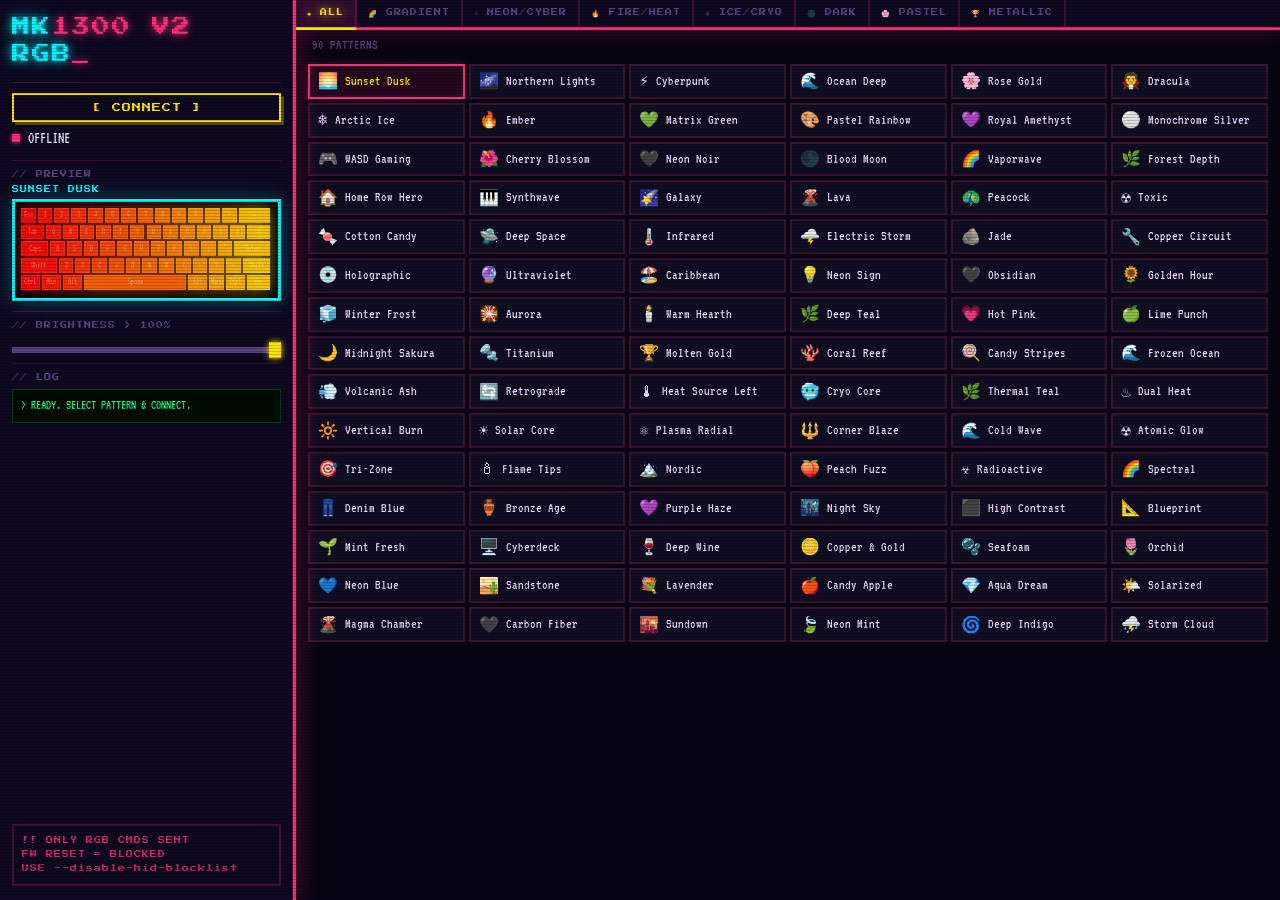
==== index.html @ d44be6e1 "Update title and sidebar text for MK1300 V2" ====
<!DOCTYPE html>
<html lang="en">
<head>
  <meta charset="UTF-8">
  <meta name="viewport" content="width=device-width, initial-scale=1.0">
  <title>MK1300V2 — Custom RGB</title>
  <link rel="preconnect" href="https://fonts.googleapis.com">
  <link href="https://fonts.googleapis.com/css2?family=Press+Start+2P&family=VT323&display=swap" rel="stylesheet">
  <link rel="stylesheet" href="style.css">
</head>
<body>
  <div class="scanlines"></div>
  <div class="layout">

    <!-- ── SIDEBAR ── -->
    <div class="sidebar">
      <div class="pixel-title">MK<span>1300 V2</span><br>RGB<span class="blink">_</span></div>

      <div class="s-section">
        <button id="connect-btn" class="pixel-btn">[ CONNECT ]</button>
        <div class="status-row">
          <span id="status-dot" class="dot dot-off"></span>
          <span id="status-text" class="vt">OFFLINE</span>
        </div>
        <div id="device-info" class="vt dim" style="font-size:13px;margin-top:4px"></div>
      </div>

      <div class="s-section">
        <div class="pixel-label">// PREVIEW</div>
        <div class="pixel-label accent" id="pattern-name" style="margin-bottom:6px;font-size:7px">SUNSET DUSK</div>
        <div class="crt-frame">
          <div id="keyboard" class="keyboard"></div>
          <div class="crt-overlay"></div>
        </div>
      </div>

      <div class="s-section">
        <div class="pixel-label">// BRIGHTNESS &gt; <span id="brightness-val" class="accent">100</span>%</div>
        <input type="range" id="brightness-slider" class="pixel-slider" min="10" max="100" value="100">
      </div>

      <div class="s-section" style="flex:1">
        <div class="pixel-label">// LOG</div>
        <div id="log-panel" class="log-panel"></div>
      </div>

      <div class="pixel-warn">
        !! ONLY RGB CMDS SENT<br>
        FW RESET = BLOCKED<br>
        USE --disable-hid-blocklist
      </div>
      <div class="resize-handle" id="resize-handle"></div>
    </div>

    <!-- ── MAIN ── -->
    <div class="main">
      <div class="cat-strip" id="cat-strip">
        <!-- built by JS -->
      </div>
      <div class="pattern-count vt" id="pattern-count"></div>
      <div id="patterns-grid" class="effects-grid"></div>
    </div>

  </div>
  <script type="module" src="app.js"></script>
</body>
</html>
---- style.css ----
@import url('https://fonts.googleapis.com/css2?family=Press+Start+2P&family=VT323&display=swap');

/* ── Tokens ── */
:root {
  --bg:     #060412;
  --bg2:    #0e0820;
  --panel:  #110d22;
  --pink:   #ff2d78;
  --cyan:   #00f5ff;
  --yellow: #ffe100;
  --green:  #00ff88;
  --purple: #b24bff;
  --text:   #e8d8ff;
  --dim:    #5a4480;
  --border: #ff2d78;
  --sw:     296px;
}

/* ── Reset ── */
*, *::before, *::after { box-sizing: border-box; margin: 0; padding: 0; }
html, body { height: 100%; overflow: hidden; }

body {
  font-family: 'Press Start 2P', monospace;
  background: var(--bg);
  color: var(--text);
  image-rendering: pixelated;
}

.vt { font-family: 'VT323', monospace; }

/* ── Scanlines ── */
.scanlines {
  position: fixed; inset: 0; z-index: 999; pointer-events: none;
  background: repeating-linear-gradient(
    0deg,
    transparent, transparent 2px,
    rgba(0,0,0,0.18) 2px, rgba(0,0,0,0.18) 3px
  );
}

/* ── Layout ── */
.layout {
  display: flex;
  height: 100vh;
  overflow: hidden;
}

/* ── Sidebar ── */
.sidebar {
  width: var(--sw);
  min-width: 200px;
  max-width: 520px;
  position: relative;
  background: var(--bg2);
  border-right: 3px solid var(--pink);
  box-shadow: 4px 0 24px rgba(255,45,120,0.25);
  display: flex;
  flex-direction: column;
  gap: 0;
  overflow-y: auto;
  overflow-x: hidden;
  padding: 14px 12px;
  flex-shrink: 0;
}

/* Drag-to-resize handle */
.resize-handle {
  position: absolute;
  right: -5px;
  top: 0; bottom: 0;
  width: 10px;
  cursor: ew-resize;
  z-index: 200;
  background: transparent;
  transition: background 0.1s;
}
.resize-handle::after {
  content: '';
  position: absolute;
  left: 4px; top: 0; bottom: 0;
  width: 2px;
  background: rgba(255,45,120,0.3);
  transition: background 0.1s, box-shadow 0.1s;
}
.resize-handle:hover::after,
.resize-handle.dragging::after {
  background: var(--pink);
  box-shadow: 0 0 8px var(--pink);
}

.pixel-title {
  font-size: 18px;
  line-height: 1.5;
  color: var(--cyan);
  text-shadow: 0 0 10px var(--cyan), 0 0 30px rgba(0,245,255,0.3);
  margin-bottom: 14px;
  letter-spacing: 2px;
}
.pixel-title span { color: var(--pink); text-shadow: 0 0 10px var(--pink); }

@keyframes blink { 0%,49%{opacity:1} 50%,100%{opacity:0} }
.blink { animation: blink 1s step-end infinite; color: var(--green); }

.s-section {
  border-top: 1px solid rgba(255,45,120,0.2);
  padding: 10px 0;
}

.pixel-label {
  font-size: 7px;
  color: var(--dim);
  margin-bottom: 8px;
  letter-spacing: 1px;
}
.pixel-label.accent { color: var(--cyan); }

/* ── Pixel button ── */
.pixel-btn {
  font-family: 'Press Start 2P', monospace;
  font-size: 9px;
  color: var(--yellow);
  background: transparent;
  border: 2px solid var(--yellow);
  padding: 8px 10px;
  cursor: pointer;
  width: 100%;
  letter-spacing: 1px;
  transition: none;
  box-shadow: 3px 3px 0 rgba(255,225,0,0.3);
}
.pixel-btn:hover {
  background: rgba(255,225,0,0.1);
  box-shadow: 4px 4px 0 rgba(255,225,0,0.5), 0 0 12px rgba(255,225,0,0.3);
}
.pixel-btn:active { transform: translate(2px, 2px); box-shadow: 1px 1px 0 rgba(255,225,0,0.3); }
.pixel-btn:disabled { opacity: 0.4; cursor: not-allowed; }

/* ── Status ── */
.status-row { display: flex; align-items: center; gap: 8px; margin-top: 8px; }
.dot { width: 8px; height: 8px; border-radius: 0; flex-shrink: 0; }
.dot-off  { background: var(--pink); box-shadow: 0 0 4px var(--pink); }
.dot-on   { background: var(--green); box-shadow: 0 0 8px var(--green), 0 0 16px rgba(0,255,136,0.4); }
.dim { color: var(--dim); }

/* ── CRT frame around keyboard ── */
.crt-frame {
  position: relative;
  border: 3px solid var(--cyan);
  padding: 6px;
  background: #000;
  overflow: hidden;
  box-shadow: 0 0 0 1px #000, 0 0 20px rgba(0,245,255,0.3), inset 0 0 12px rgba(0,0,0,0.8);
}
.crt-overlay {
  position: absolute; inset: 0; pointer-events: none; z-index: 5;
  background: repeating-linear-gradient(
    0deg, transparent, transparent 3px,
    rgba(0,245,255,0.03) 3px, rgba(0,245,255,0.03) 4px
  );
  border-radius: 0;
}

/* ── Keyboard ── */
.keyboard {
  position: relative;
  background: #050505;
}
.key {
  position: absolute;
  display: flex; align-items: center; justify-content: center;
  font-family: 'VT323', monospace;
  font-size: 8px;
  color: rgba(255,255,255,0.4);
  border: 1px solid rgba(255,255,255,0.1);
  background: #111;
  transition: background-color 0.08s, box-shadow 0.08s;
  user-select: none;
  overflow: hidden;
}

/* ── Brightness slider ── */
.pixel-slider {
  -webkit-appearance: none;
  width: 100%;
  height: 6px;
  background: var(--dim);
  outline: none;
  cursor: pointer;
  border-radius: 0;
}
.pixel-slider::-webkit-slider-thumb {
  -webkit-appearance: none;
  width: 12px; height: 16px;
  border-radius: 0;
  background: var(--yellow);
  cursor: pointer;
  box-shadow: 0 0 6px var(--yellow);
}

/* ── Log ── */
.log-panel {
  font-family: 'VT323', monospace;
  font-size: 13px;
  color: var(--green);
  background: #020a04;
  border: 1px solid rgba(0,255,136,0.2);
  padding: 6px 8px;
  max-height: 120px;
  overflow-y: auto;
  line-height: 1.6;
}

/* ── Warning ── */
.pixel-warn {
  font-size: 7px;
  color: var(--pink);
  border: 2px solid rgba(255,45,120,0.3);
  padding: 8px;
  line-height: 2;
  margin-top: 8px;
  letter-spacing: 1px;
  opacity: 0.8;
}

/* ── Main panel ── */
.main {
  flex: 1;
  overflow-y: auto;
  background: var(--bg);
  padding: 0 0 40px;
}

/* ── Category strip ── */
.cat-strip {
  display: flex;
  flex-wrap: wrap;
  gap: 0;
  border-bottom: 3px solid var(--pink);
  background: var(--bg2);
  padding: 0;
  position: sticky;
  top: 0;
  z-index: 50;
  box-shadow: 0 4px 20px rgba(255,45,120,0.2);
}

.cat-tab {
  font-family: 'Press Start 2P', monospace;
  font-size: 7px;
  padding: 9px 11px;
  border: none;
  border-right: 2px solid rgba(255,45,120,0.2);
  background: var(--bg2);
  color: var(--dim);
  cursor: pointer;
  letter-spacing: 1px;
  transition: none;
  white-space: nowrap;
}
.cat-tab:hover { background: rgba(255,45,120,0.08); color: var(--pink); }
.cat-tab.active {
  background: rgba(255,45,120,0.15);
  color: var(--yellow);
  border-bottom: 3px solid var(--yellow);
  text-shadow: 0 0 8px var(--yellow);
  margin-bottom: -3px;
}

/* ── Pattern count ── */
.pattern-count {
  font-size: 14px;
  color: var(--dim);
  padding: 8px 16px 4px;
}

/* ── Effects grid ── */
.effects-grid {
  display: grid;
  grid-template-columns: repeat(auto-fill, minmax(145px, 1fr));
  gap: 4px;
  padding: 8px 12px;
}

.effect-card {
  font-family: 'VT323', monospace;
  font-size: 15px;
  padding: 7px 8px;
  border: 2px solid rgba(255,45,120,0.18);
  background: var(--panel);
  color: var(--text);
  cursor: pointer;
  display: flex;
  align-items: center;
  gap: 7px;
  user-select: none;
  transition: none;
}
.effect-card:hover {
  border-color: var(--cyan);
  color: var(--cyan);
  background: rgba(0,245,255,0.06);
  box-shadow: inset 0 0 8px rgba(0,245,255,0.05), 0 0 8px rgba(0,245,255,0.15);
}
.effect-card.active {
  border-color: var(--pink);
  color: var(--yellow);
  background: rgba(255,45,120,0.12);
  box-shadow: inset 0 0 8px rgba(255,45,120,0.08), 0 0 10px rgba(255,45,120,0.25);
}

.effect-icon { font-size: 16px; flex-shrink: 0; line-height: 1; }
.effect-name { font-size: 14px; line-height: 1.2; overflow: hidden; text-overflow: ellipsis; white-space: nowrap; }

/* ── Scrollbars ── */
::-webkit-scrollbar { width: 5px; background: var(--bg2); }
::-webkit-scrollbar-thumb { background: var(--pink); }
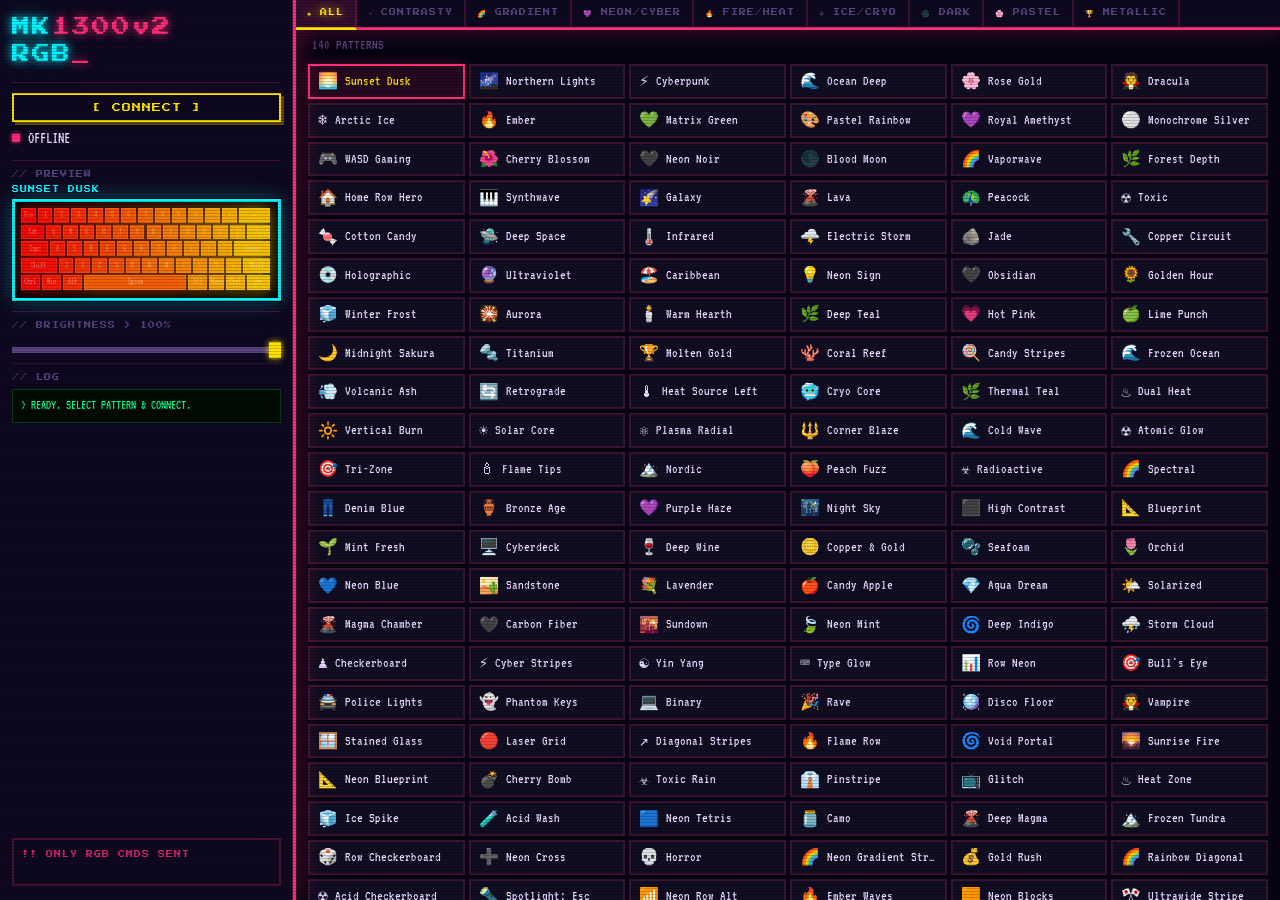
==== commit db40b22d: "Add files via upload" ====
--- a/index.html
+++ b/index.html
@@ -1,20 +1,22 @@
 <!DOCTYPE html>
 <html lang="en">
+
 <head>
   <meta charset="UTF-8">
   <meta name="viewport" content="width=device-width, initial-scale=1.0">
-  <title>MK1300V2 — Custom RGB</title>
+  <title>MK1300 V2 — Custom RGB</title>
   <link rel="preconnect" href="https://fonts.googleapis.com">
   <link href="https://fonts.googleapis.com/css2?family=Press+Start+2P&family=VT323&display=swap" rel="stylesheet">
   <link rel="stylesheet" href="style.css">
 </head>
+
 <body>
   <div class="scanlines"></div>
   <div class="layout">
 
     <!-- ── SIDEBAR ── -->
     <div class="sidebar">
-      <div class="pixel-title">MK<span>1300 V2</span><br>RGB<span class="blink">_</span></div>
+      <div class="pixel-title">MK<span>1300v2</span><br>RGB<span class="blink">_</span></div>
 
       <div class="s-section">
         <button id="connect-btn" class="pixel-btn">[ CONNECT ]</button>
@@ -46,8 +48,8 @@
 
       <div class="pixel-warn">
         !! ONLY RGB CMDS SENT<br>
-        FW RESET = BLOCKED<br>
-        USE --disable-hid-blocklist
+        <br>
+
       </div>
       <div class="resize-handle" id="resize-handle"></div>
     </div>
@@ -64,4 +66,5 @@
   </div>
   <script type="module" src="app.js"></script>
 </body>
-</html>
+
+</html>
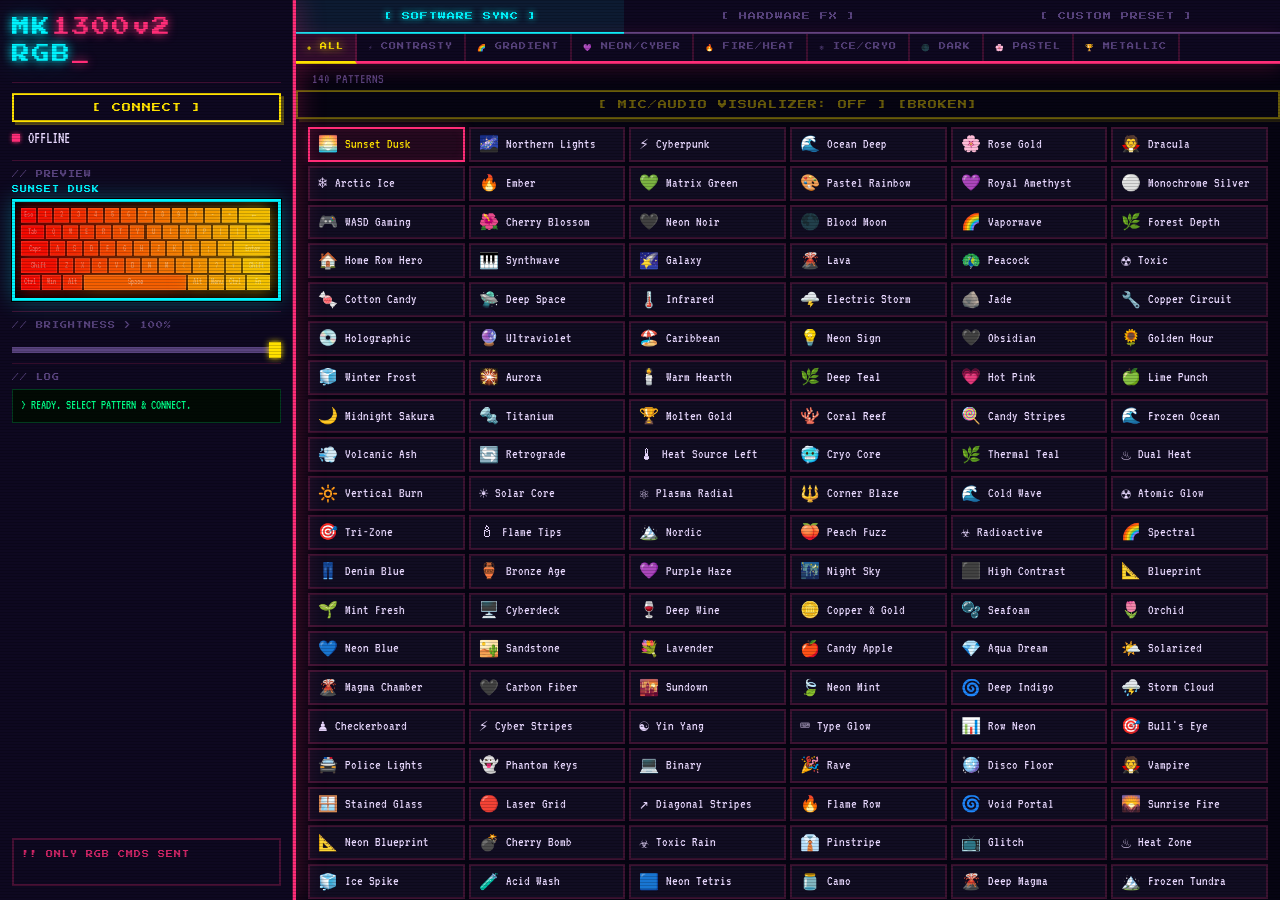
==== commit d2ccb2d6: "Add files via upload" ====
--- a/index.html
+++ b/index.html
@@ -56,14 +56,148 @@
 
     <!-- ── MAIN ── -->
     <div class="main">
-      <div class="cat-strip" id="cat-strip">
-        <!-- built by JS -->
-      </div>
-      <div class="pattern-count vt" id="pattern-count"></div>
-      <div id="patterns-grid" class="effects-grid"></div>
+      <div class="pixel-tabs">
+        <button id="tab-software" class="pixel-tab active">[ SOFTWARE SYNC ]</button>
+        <button id="tab-hardware" class="pixel-tab">[ HARDWARE FX ]</button>
+        <button id="tab-custom" class="pixel-tab">[ CUSTOM PRESET ]</button>
+      </div>
+
+      <div id="software-panel" class="panel active">
+        <div class="cat-strip" id="cat-strip">
+          <!-- built by JS -->
+        </div>
+        <div class="pattern-count vt" id="pattern-count"></div>
+        <button id="audio-viz-btn" class="pixel-btn disabled-btn" disabled>
+          [ MIC/AUDIO VISUALIZER: OFF ] [BROKEN]
+        </button>
+        <div id="patterns-grid" class="effects-grid"></div>
+      </div>
+
+      <div id="hardware-panel" class="panel" style="display:none">
+        <div class="hw-controls">
+          <div class="hw-group">
+            <div class="pixel-label">// EFFECT MODE</div>
+            <select id="hw-mode" class="pixel-select">
+              <option value="0">0: Light Off</option>
+              <option value="1">1: Static</option>
+              <option value="2">2: Breath</option>
+              <option value="3">3: Swing</option>
+              <option value="4">4: Spin</option>
+              <option value="5">5: Stream</option>
+              <option value="6">6: Bloom</option>
+              <option value="7">7: UDWawe</option>
+              <option value="8">8: Cross</option>
+              <option value="9">9: Rain</option>
+              <option value="10">10: Meteor</option>
+              <option value="11">11: TrigSpread</option>
+              <option value="12">12: TrigSpreadReverse</option>
+              <option value="13">13: TrigSingle</option>
+              <option value="14">14: Soduko</option>
+              <option value="15">15: Tide</option>
+              <option value="16">16: UserLight</option>
+
+            </select>
+          </div>
+
+          <div class="hw-group">
+            <div class="pixel-label">// SPEED [SOME EFFECTS MIGHT BREAK AT SPEED=4] &gt; <span id="hw-speed-val"
+                class="accent">2</span></div>
+            <input type="range" id="hw-speed" class="pixel-slider" min="0" max="4" value="2">
+          </div>
+
+          <div class="hw-group">
+            <div class="pixel-label">// BRIGHTNESS &gt; <span id="hw-bright-val" class="accent">4</span></div>
+            <input type="range" id="hw-bright" class="pixel-slider" min="0" max="4" value="4">
+          </div>
+
+          <div class="hw-group">
+            <div class="pixel-label" style="margin-bottom:8px">// HW COLOR</div>
+            <div style="display:flex; gap:10px; align-items:center;">
+              <input type="color" id="hw-color-picker" class="custom-color-input" value="#ff2d78">
+              <div class="custom-swatches" id="hw-swatches">
+                <button class="swatch" data-color="multi"
+                  style="background:linear-gradient(135deg, #f00, #ff0, #0f0, #0ff, #00f, #f0f);"
+                  title="Multi/Rainbow"></button>
+                <button class="swatch" data-color="#ff0000" style="background:#ff0000" title="Red"></button>
+                <button class="swatch" data-color="#00ff00" style="background:#00ff00" title="Green"></button>
+                <button class="swatch" data-color="#0000ff" style="background:#0000ff" title="Blue"></button>
+                <button class="swatch" data-color="#00ffff" style="background:#00ffff" title="Cyan"></button>
+                <button class="swatch" data-color="#ff00ff" style="background:#ff00ff" title="Magenta"></button>
+                <button class="swatch" data-color="#ffff00" style="background:#ffff00" title="Yellow"></button>
+                <button class="swatch" data-color="#ffffff" style="background:#ffffff" title="White"></button>
+              </div>
+            </div>
+          </div>
+        </div>
+      </div>
+
+      <!-- ── CUSTOM PRESET PANEL ── -->
+      <div id="custom-panel" class="panel" style="display:none">
+        <div class="custom-toolbar">
+          <div class="custom-toolbar-left">
+            <div class="custom-color-group">
+              <div class="pixel-label" style="margin-bottom:4px">// PAINT COLOR</div>
+              <input type="color" id="custom-color-picker" class="custom-color-input" value="#ff2d78">
+              <div class="custom-swatches" id="custom-swatches">
+                <button class="swatch" data-color="#ff0000" style="background:#ff0000" title="Red"></button>
+                <button class="swatch" data-color="#00ff00" style="background:#00ff00" title="Green"></button>
+                <button class="swatch" data-color="#0000ff" style="background:#0000ff" title="Blue"></button>
+                <button class="swatch" data-color="#00ffff" style="background:#00ffff" title="Cyan"></button>
+                <button class="swatch" data-color="#ff00ff" style="background:#ff00ff" title="Magenta"></button>
+                <button class="swatch" data-color="#ffff00" style="background:#ffff00" title="Yellow"></button>
+                <button class="swatch" data-color="#ffffff" style="background:#ffffff" title="White"></button>
+                <button class="swatch" data-color="#ff8800" style="background:#ff8800" title="Orange"></button>
+                <button class="swatch" data-color="#8800ff" style="background:#8800ff" title="Purple"></button>
+                <button class="swatch" data-color="#ff69b4" style="background:#ff69b4" title="Pink"></button>
+                <button class="swatch" data-color="#000000" style="background:#000000;border-color:#555"
+                  title="Off"></button>
+              </div>
+            </div>
+          </div>
+          <div class="custom-toolbar-right">
+            <div class="custom-actions">
+              <button id="custom-fill" class="pixel-btn custom-action-btn" title="Fill all keys">[ FILL ALL ]</button>
+              <button id="custom-clear" class="pixel-btn custom-action-btn" title="Clear all keys">[ CLEAR ]</button>
+              <button id="custom-undo" class="pixel-btn custom-action-btn" title="Undo last change">[ UNDO ]</button>
+            </div>
+            <div class="custom-push-row">
+              <button id="custom-push" class="pixel-btn custom-push-btn">[ PUSH TO KEYBOARD ]</button>
+              <label class="custom-toggle-label">
+                <input type="checkbox" id="custom-autopush" checked>
+                <span class="vt">AUTO-PUSH</span>
+              </label>
+            </div>
+          </div>
+        </div>
+
+        <div class="custom-keyboard-wrap">
+          <div class="pixel-label" style="padding:0 20px;margin-bottom:4px">// CLICK OR DRAG TO PAINT KEYS <span
+              class="accent" id="custom-select-count"></span></div>
+          <div id="custom-keyboard" class="custom-keyboard"></div>
+        </div>
+
+        <!-- ── Profiles ── -->
+        <div class="custom-profiles">
+          <div class="pixel-label" style="margin-bottom:8px">// PROFILES</div>
+          <div class="profile-actions">
+            <input type="text" id="profile-name" class="profile-input" placeholder="Profile name...">
+            <button id="profile-save" class="pixel-btn profile-btn">[ SAVE ]</button>
+            <button id="profile-export" class="pixel-btn profile-btn">[ EXPORT ]</button>
+            <label class="pixel-btn profile-btn profile-import-label">
+              [ IMPORT ]
+              <input type="file" id="profile-import" accept=".json" style="display:none">
+            </label>
+          </div>
+          <div id="profile-list" class="profile-list"></div>
+        </div>
+      </div>
+
     </div>
 
   </div>
+
+
+
   <script type="module" src="app.js"></script>
 </body>
 
--- a/style.css
+++ b/style.css
@@ -315,3 +315,291 @@
 /* ── Scrollbars ── */
 ::-webkit-scrollbar { width: 5px; background: var(--bg2); }
 ::-webkit-scrollbar-thumb { background: var(--pink); }
+
+
+
+/* ── Tabs & Hardware UI ── */
+.pixel-tabs {
+  display: flex;
+  background: var(--bg2);
+  border-bottom: 2px solid var(--dim);
+}
+.pixel-tab {
+  flex: 1;
+  font-family: 'Press Start 2P', monospace;
+  font-size: 8px;
+  padding: 12px 0;
+  border: none;
+  background: transparent;
+  color: var(--dim);
+  cursor: pointer;
+  letter-spacing: 1px;
+}
+.pixel-tab:hover { color: var(--pink); background: rgba(255,45,120,0.1); }
+.pixel-tab.active {
+  color: var(--cyan);
+  background: rgba(0,245,255,0.08);
+  border-bottom: 2px solid var(--cyan);
+  margin-bottom: -2px;
+  text-shadow: 0 0 6px var(--cyan);
+}
+
+.panel {
+  display: none;
+}
+.panel.active {
+  display: block;
+}
+
+.hw-controls {
+  padding: 24px;
+  display: flex;
+  flex-direction: column;
+  gap: 20px;
+}
+.hw-group {
+  border: 2px solid rgba(255,45,120,0.15);
+  background: var(--panel);
+  padding: 16px;
+}
+.pixel-select {
+  font-family: 'VT323', monospace;
+  font-size: 18px;
+  width: 100%;
+  background: var(--bg);
+  color: var(--yellow);
+  border: 1px solid var(--cyan);
+  padding: 8px;
+  cursor: pointer;
+  outline: none;
+}
+.pixel-select:focus { box-shadow: 0 0 8px rgba(0,245,255,0.4); }
+
+/* ── Custom Preset Panel ── */
+.custom-toolbar {
+  display: flex;
+  gap: 16px;
+  padding: 16px 20px;
+  background: var(--bg2);
+  border-bottom: 2px solid rgba(255,45,120,0.2);
+  flex-wrap: wrap;
+}
+.custom-toolbar-left {
+  flex: 0 0 auto;
+}
+.custom-toolbar-right {
+  flex: 1;
+  display: flex;
+  flex-direction: column;
+  gap: 8px;
+  min-width: 200px;
+}
+.custom-color-group {
+  display: flex;
+  flex-direction: column;
+  gap: 4px;
+}
+.custom-color-input {
+  width: 48px;
+  height: 36px;
+  border: 2px solid var(--cyan);
+  background: var(--bg);
+  cursor: pointer;
+  padding: 0;
+  margin-bottom: 6px;
+}
+.custom-color-input::-webkit-color-swatch-wrapper { padding: 2px; }
+.custom-color-input::-webkit-color-swatch { border: none; }
+.custom-swatches {
+  display: flex;
+  flex-wrap: wrap;
+  gap: 4px;
+}
+.swatch {
+  width: 22px;
+  height: 22px;
+  border: 2px solid rgba(255,255,255,0.15);
+  cursor: pointer;
+  transition: transform 0.1s, box-shadow 0.1s;
+  padding: 0;
+}
+.swatch:hover {
+  transform: scale(1.2);
+  box-shadow: 0 0 8px currentColor;
+  border-color: #fff;
+  z-index: 2;
+}
+.swatch.active-swatch {
+  border-color: var(--yellow);
+  box-shadow: 0 0 6px var(--yellow);
+}
+.custom-actions {
+  display: flex;
+  gap: 6px;
+  flex-wrap: wrap;
+}
+.custom-action-btn {
+  font-size: 7px !important;
+  padding: 6px 10px !important;
+  width: auto !important;
+  flex: 0 0 auto;
+}
+.custom-push-row {
+  display: flex;
+  align-items: center;
+  gap: 12px;
+}
+.custom-push-btn {
+  font-size: 8px !important;
+  padding: 8px 14px !important;
+  width: auto !important;
+  border-color: var(--green) !important;
+  color: var(--green) !important;
+  box-shadow: 3px 3px 0 rgba(0,255,136,0.3) !important;
+}
+.custom-push-btn:hover {
+  background: rgba(0,255,136,0.1) !important;
+  box-shadow: 4px 4px 0 rgba(0,255,136,0.5), 0 0 12px rgba(0,255,136,0.3) !important;
+}
+.custom-toggle-label {
+  display: flex;
+  align-items: center;
+  gap: 6px;
+  font-size: 14px;
+  color: var(--dim);
+  cursor: pointer;
+  user-select: none;
+}
+.custom-toggle-label input:checked + span {
+  color: var(--green);
+  text-shadow: 0 0 6px rgba(0,255,136,0.5);
+}
+
+/* ── Custom Keyboard ── */
+.custom-keyboard-wrap {
+  padding: 12px 0;
+}
+.custom-keyboard {
+  position: relative;
+  background: #050505;
+  margin: 0 20px;
+  border: 2px solid rgba(0,245,255,0.3);
+  box-shadow: 0 0 20px rgba(0,245,255,0.1);
+  overflow: hidden;
+}
+.custom-key {
+  position: absolute;
+  display: flex;
+  align-items: center;
+  justify-content: center;
+  font-family: 'VT323', monospace;
+  font-size: 12px;
+  color: rgba(255,255,255,0.5);
+  border: 1px solid rgba(255,255,255,0.12);
+  background: #111;
+  cursor: pointer;
+  transition: background-color 0.06s, border-color 0.1s;
+  user-select: none;
+  overflow: hidden;
+  z-index: 1;
+}
+.custom-key:hover {
+  border-color: rgba(255,255,255,0.4);
+  z-index: 5;
+}
+.custom-key.selected {
+  border-color: var(--yellow) !important;
+  box-shadow: 0 0 8px var(--yellow), inset 0 0 4px rgba(255,225,0,0.15);
+  z-index: 10;
+}
+.custom-key.painting {
+  border-color: var(--cyan) !important;
+}
+
+/* ── Profiles ── */
+.custom-profiles {
+  padding: 16px 20px;
+  border-top: 2px solid rgba(255,45,120,0.2);
+}
+.profile-actions {
+  display: flex;
+  gap: 6px;
+  flex-wrap: wrap;
+  margin-bottom: 10px;
+}
+.profile-input {
+  font-family: 'VT323', monospace;
+  font-size: 16px;
+  background: var(--bg);
+  color: var(--yellow);
+  border: 1px solid var(--cyan);
+  padding: 6px 10px;
+  flex: 1;
+  min-width: 120px;
+  outline: none;
+}
+.profile-input::placeholder { color: var(--dim); }
+.profile-input:focus { box-shadow: 0 0 8px rgba(0,245,255,0.4); }
+.profile-btn {
+  font-size: 7px !important;
+  padding: 6px 10px !important;
+  width: auto !important;
+}
+.profile-import-label {
+  cursor: pointer;
+  display: inline-flex;
+  align-items: center;
+}
+.profile-list {
+  display: flex;
+  flex-direction: column;
+  gap: 4px;
+  max-height: 200px;
+  overflow-y: auto;
+}
+.profile-item {
+  display: flex;
+  align-items: center;
+  gap: 8px;
+  padding: 6px 10px;
+  border: 1px solid rgba(255,45,120,0.15);
+  background: var(--panel);
+  cursor: pointer;
+  transition: border-color 0.1s;
+}
+.profile-item:hover {
+  border-color: var(--cyan);
+  background: rgba(0,245,255,0.05);
+}
+.profile-item-name {
+  font-family: 'VT323', monospace;
+  font-size: 16px;
+  color: var(--text);
+  flex: 1;
+}
+.profile-item-date {
+  font-family: 'VT323', monospace;
+  font-size: 12px;
+  color: var(--dim);
+}
+.profile-item-del {
+  font-family: 'Press Start 2P', monospace;
+  font-size: 7px;
+  color: var(--pink);
+  background: none;
+  border: 1px solid var(--pink);
+  padding: 3px 6px;
+  cursor: pointer;
+}
+.profile-item-del:hover {
+  background: rgba(255,45,120,0.2);
+}
+.profile-item-colors {
+  display: flex;
+  gap: 1px;
+}
+.profile-color-dot {
+  width: 4px;
+  height: 12px;
+}
+
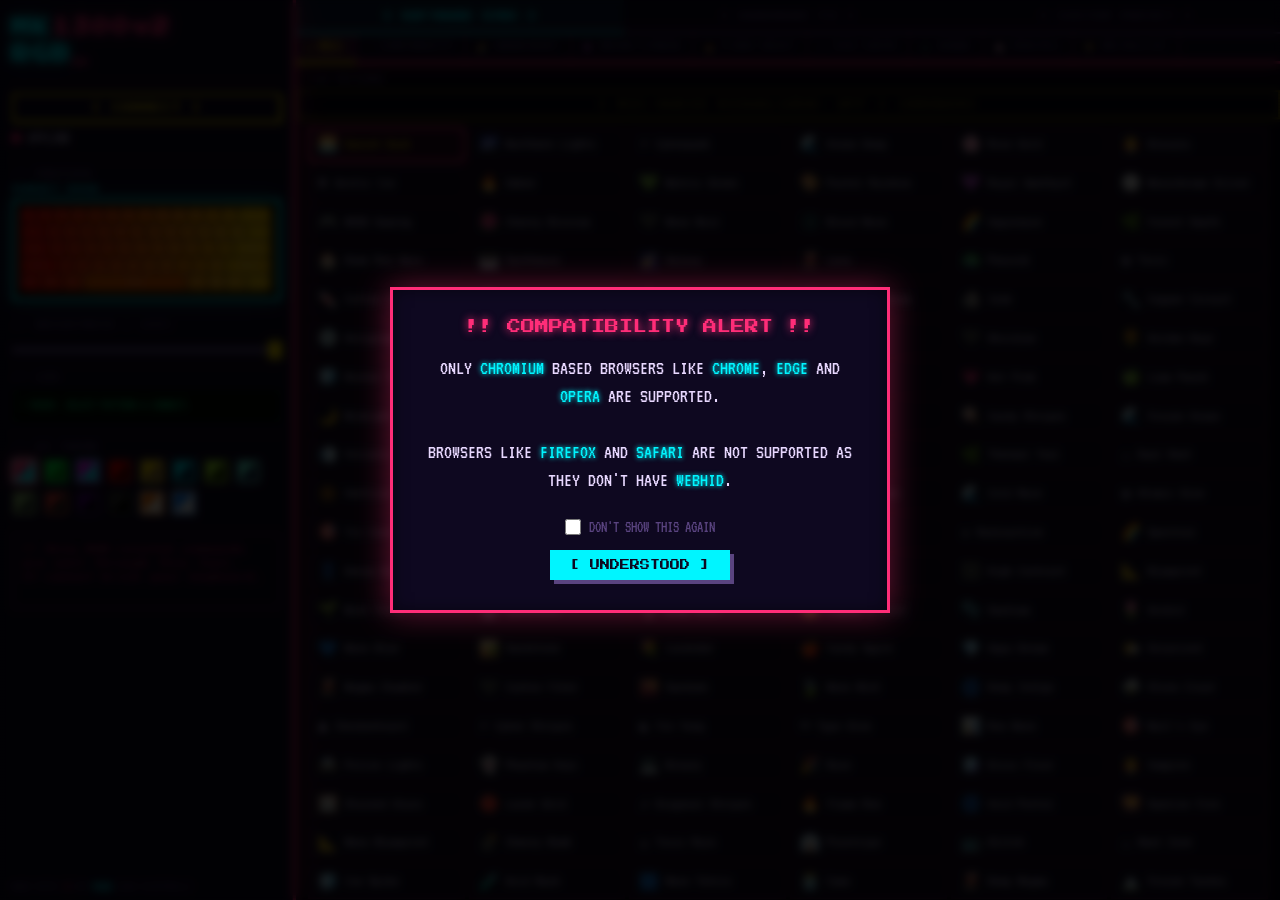
==== commit c5bd3b9e: "Add files via upload" ====
--- a/index.html
+++ b/index.html
@@ -5,6 +5,7 @@
   <meta charset="UTF-8">
   <meta name="viewport" content="width=device-width, initial-scale=1.0">
   <title>MK1300 V2 — Custom RGB</title>
+  <link rel="icon" type="image/icon" href="favicon.png">
   <link rel="preconnect" href="https://fonts.googleapis.com">
   <link href="https://fonts.googleapis.com/css2?family=Press+Start+2P&family=VT323&display=swap" rel="stylesheet">
   <link rel="stylesheet" href="style.css">
@@ -41,13 +42,35 @@
         <input type="range" id="brightness-slider" class="pixel-slider" min="10" max="100" value="100">
       </div>
 
-      <div class="s-section" style="flex:1">
+      <div class="s-section">
         <div class="pixel-label">// LOG</div>
         <div id="log-panel" class="log-panel"></div>
       </div>
 
+      <div class="s-section">
+        <div class="pixel-label">// UI THEME</div>
+        <div class="theme-grid">
+          <div class="theme-swatch active" data-theme="default" style="--c1:#ff2d78;--c2:#00f5ff"
+            title="Cyberpunk (Default)"></div>
+          <div class="theme-swatch" data-theme="matrix" style="--c1:#00ff41;--c2:#008f11" title="Matrix"></div>
+          <div class="theme-swatch" data-theme="synthwave" style="--c1:#f0f;--c2:#0ff" title="Synthwave"></div>
+          <div class="theme-swatch" data-theme="blood" style="--c1:#f00;--c2:#500" title="Blood"></div>
+          <div class="theme-swatch" data-theme="gold" style="--c1:#ffdf00;--c2:#8a6d3b" title="Golden Retro"></div>
+          <div class="theme-swatch" data-theme="abyssal" style="--c1:#00f5ff;--c2:#001d3d" title="Abyssal"></div>
+          <div class="theme-swatch" data-theme="toxic" style="--c1:#adff2f;--c2:#1a3300" title="Toxic"></div>
+          <div class="theme-swatch" data-theme="frozen" style="--c1:#64ffda;--c2:#112240" title="Frozen"></div>
+          <div class="theme-swatch" data-theme="forest" style="--c1:#90be6d;--c2:#2d3b2d" title="Forest"></div>
+          <div class="theme-swatch" data-theme="carbon" style="--c1:#e53935;--c2:#1e1e1e" title="Carbon Stealth"></div>
+          <div class="theme-swatch" data-theme="midnight" style="--c1:#4b0082;--c2:#050510" title="Midnight"></div>
+          <div class="theme-swatch" data-theme="noir" style="--c1:#333;--c2:#000" title="Noir"></div>
+          <div class="theme-swatch" data-theme="solar" style="--c1:#ff6f00;--c2:#fffcf0" title="Solar"></div>
+          <div class="theme-swatch" data-theme="paper" style="--c1:#007bff;--c2:#f8f9fa" title="Paper"></div>
+        </div>
+      </div>
+
       <div class="pixel-warn">
-        !! ONLY RGB CMDS SENT<br>
+        !! Only RGB-related commands are sent through this tool.<br>
+        It cannot brick your keyboard.<br>
         <br>
 
       </div>
@@ -193,10 +216,31 @@
       </div>
 
     </div>
-
   </div>
 
-
+  <div class="footer-signature vt">
+    MADE WITH <span style="color:var(--pink)">&lt;3</span> BY <span class="accent">YASH</span> [AKA KICKTROLL]
+  </div>
+
+  <!-- Browser Support Modal -->
+  <div class="modal-overlay" id="browser-modal-overlay">
+    <div class="modal-content">
+      <div class="modal-header">!! COMPATIBILITY ALERT !!</div>
+      <div class="modal-body">
+        ONLY <span>CHROMIUM</span> BASED BROWSERS LIKE <span>CHROME</span>, <span>EDGE</span> AND <span>OPERA</span> ARE
+        SUPPORTED.<br><br>
+        BROWSERS LIKE <span>FIREFOX</span> AND <span>SAFARI</span> ARE NOT SUPPORTED AS THEY DON'T HAVE
+        <span>WEBHID</span>.
+      </div>
+      <div class="modal-footer">
+        <label class="modal-checkbox-label">
+          <input type="checkbox" id="modal-dont-show">
+          <span class="vt">DON'T SHOW THIS AGAIN</span>
+        </label>
+        <button class="modal-close-btn" id="modal-close-btn">[ UNDERSTOOD ]</button>
+      </div>
+    </div>
+  </div>
 
   <script type="module" src="app.js"></script>
 </body>
--- a/style.css
+++ b/style.css
@@ -16,6 +16,184 @@
   --sw:     296px;
 }
 
+[data-ui-theme="matrix"] {
+  --bg:     #000500;
+  --bg2:    #000d00;
+  --panel:  #001500;
+  --pink:   #00ff41;
+  --cyan:   #008f11;
+  --yellow: #d1ff00;
+  --text:   #00ff41;
+  --dim:    #003b00;
+  --border: #00ff41;
+}
+
+[data-ui-theme="synthwave"] {
+  --bg:     #2b0b3d;
+  --bg2:    #1a062d;
+  --panel:  #3d1455;
+  --pink:   #ff00ff;
+  --cyan:   #00ffff;
+  --yellow: #ffff00;
+  --text:   #fbc1ff;
+  --dim:    #7b3a9c;
+  --border: #ff00ff;
+}
+
+[data-ui-theme="blood"] {
+  --bg:     #110000;
+  --bg2:    #220000;
+  --panel:  #330000;
+  --pink:   #f00;
+  --cyan:   #500;
+  --yellow: #ff4444;
+  --text:   #ffcccc;
+  --dim:    #660000;
+  --border: #f00;
+}
+
+[data-ui-theme="gold"] {
+  --bg:     #1a1400;
+  --bg2:    #2b2200;
+  --panel:  #3d3000;
+  --pink:   #ffdf00;
+  --cyan:   #8a6d3b;
+  --yellow: #ffffff;
+  --text:   #fff4cc;
+  --dim:    #6b5400;
+  --border: #ffdf00;
+}
+
+[data-ui-theme="abyssal"] {
+  --bg:     #000814;
+  --bg2:    #001d3d;
+  --panel:  #003566;
+  --pink:   #00f5ff;
+  --cyan:   #0077b6;
+  --yellow: #00ff88;
+  --text:   #caf0f8;
+  --dim:    #023e8a;
+  --border: #00f5ff;
+}
+
+[data-ui-theme="toxic"] {
+  --bg:     #0d1a00;
+  --bg2:    #1a3300;
+  --panel:  #2d4d00;
+  --pink:   #adff2f;
+  --cyan:   #32cd32;
+  --yellow: #ffff00;
+  --text:   #e6ffcc;
+  --dim:    #4d8000;
+  --border: #adff2f;
+}
+
+[data-ui-theme="frozen"] {
+  --bg:     #0a192f;
+  --bg2:    #112240;
+  --panel:  #233554;
+  --pink:   #64ffda;
+  --cyan:   #48cae4;
+  --yellow: #ffffff;
+  --text:   #ccd6f6;
+  --dim:    #495670;
+  --border: #64ffda;
+}
+
+[data-ui-theme="forest"] {
+  --bg:     #1b261b;
+  --bg2:    #2d3b2d;
+  --panel:  #3e4f3e;
+  --pink:   #90be6d;
+  --cyan:   #43aa8b;
+  --yellow: #f9c74f;
+  --text:   #f1faee;
+  --dim:    #4d614d;
+  --border: #90be6d;
+}
+
+[data-ui-theme="carbon"] {
+  --bg:     #121212;
+  --bg2:    #1e1e1e;
+  --panel:  #2a2a2a;
+  --pink:   #e53935;
+  --cyan:   #424242;
+  --yellow: #ffffff;
+  --text:   #e0e0e0;
+  --dim:    #616161;
+  --border: #e53935;
+}
+
+[data-ui-theme="midnight"] {
+  --bg:     #020205;
+  --bg2:    #050510;
+  --panel:  #0a0a1a;
+  --pink:   #4b0082;
+  --cyan:   #191970;
+  --yellow: #9370db;
+  --text:   #a2a2d0;
+  --dim:    #1a1a3a;
+  --border: #4b0082;
+}
+
+[data-ui-theme="noir"] {
+  --bg:     #000000;
+  --bg2:    #080808;
+  --panel:  #111111;
+  --pink:   #333333;
+  --cyan:   #222222;
+  --yellow: #ffffff;
+  --text:   #aaaaaa;
+  --dim:    #444444;
+  --border: #333333;
+}
+
+[data-ui-theme="solar"] {
+  --bg:     #fffcf0;
+  --bg2:    #f5f0e1;
+  --panel:  #ebe4cf;
+  --pink:   #ff6f00;
+  --cyan:   #ffab40;
+  --yellow: #ffeb3b;
+  --text:   #4e342e;
+  --dim:    #a1887f;
+  --border: #ff6f00;
+}
+
+[data-ui-theme="paper"] {
+  --bg:     #f8f9fa;
+  --bg2:    #e9ecef;
+  --panel:  #dee2e6;
+  --pink:   #007bff;
+  --cyan:   #17a2b8;
+  --yellow: #ffc107;
+  --text:   #212529;
+  --dim:    #adb5bd;
+  --border: #007bff;
+}
+
+.theme-grid {
+  display: flex;
+  gap: 8px;
+  flex-wrap: wrap;
+}
+.theme-swatch {
+  width: 24px;
+  height: 24px;
+  border: 2px solid rgba(255,255,255,0.1);
+  cursor: pointer;
+  background: linear-gradient(135deg, var(--c1) 50%, var(--c2) 50%);
+  transition: transform 0.1s, border-color 0.1s;
+}
+.theme-swatch:hover {
+  transform: scale(1.1);
+  border-color: #fff;
+}
+.theme-swatch.active {
+  border-color: #fff;
+  box-shadow: 0 0 10px var(--c1);
+}
+
 /* ── Reset ── */
 *, *::before, *::after { box-sizing: border-box; margin: 0; padding: 0; }
 html, body { height: 100%; overflow: hidden; }
@@ -603,3 +781,102 @@
   height: 12px;
 }
 
+/* ── Modal ── */
+.modal-overlay {
+  position: fixed;
+  inset: 0;
+  background: rgba(0, 0, 0, 0.85);
+  backdrop-filter: blur(4px);
+  display: flex;
+  align-items: center;
+  justify-content: center;
+  z-index: 10000;
+  opacity: 0;
+  pointer-events: none;
+  transition: opacity 0.3s;
+}
+.modal-overlay.active {
+  opacity: 1;
+  pointer-events: all;
+}
+.modal-content {
+  background: var(--bg2);
+  border: 3px solid var(--pink);
+  padding: 30px;
+  max-width: 500px;
+  width: 90%;
+  box-shadow: 0 0 30px rgba(255, 45, 120, 0.4), inset 0 0 15px rgba(0, 0, 0, 0.5);
+  position: relative;
+  text-align: center;
+}
+.modal-header {
+  font-size: 14px;
+  color: var(--pink);
+  margin-bottom: 20px;
+  text-shadow: 0 0 8px var(--pink);
+}
+.modal-body {
+  font-family: 'VT323', monospace;
+  font-size: 20px;
+  line-height: 1.4;
+  color: var(--text);
+  margin-bottom: 25px;
+}
+.modal-body span {
+  color: var(--cyan);
+  text-shadow: 0 0 5px var(--cyan);
+}
+.modal-close-btn {
+  font-family: 'Press Start 2P', monospace;
+  font-size: 10px;
+  color: var(--bg2);
+  background: var(--cyan);
+  border: none;
+  padding: 10px 20px;
+  cursor: pointer;
+  box-shadow: 4px 4px 0 var(--dim);
+}
+.modal-close-btn:hover {
+  background: var(--text);
+  box-shadow: 2px 2px 0 var(--dim);
+  transform: translate(2px, 2px);
+}
+.modal-footer {
+  display: flex;
+  flex-direction: column;
+  align-items: center;
+  gap: 15px;
+}
+.modal-checkbox-label {
+  display: flex;
+  align-items: center;
+  gap: 8px;
+  cursor: pointer;
+  color: var(--dim);
+  font-size: 16px;
+}
+.modal-checkbox-label input {
+  accent-color: var(--pink);
+  width: 16px;
+  height: 16px;
+}
+.modal-checkbox-label:hover {
+  color: var(--text);
+}
+
+.footer-signature {
+  position: fixed;
+  bottom: 8px;
+  left: 12px;
+  font-size: 11px;
+  color: var(--dim);
+  z-index: 100;
+  pointer-events: none;
+  letter-spacing: 1px;
+  text-transform: uppercase;
+}
+.footer-signature span.accent {
+  color: var(--cyan);
+  text-shadow: 0 0 5px var(--cyan);
+}
+
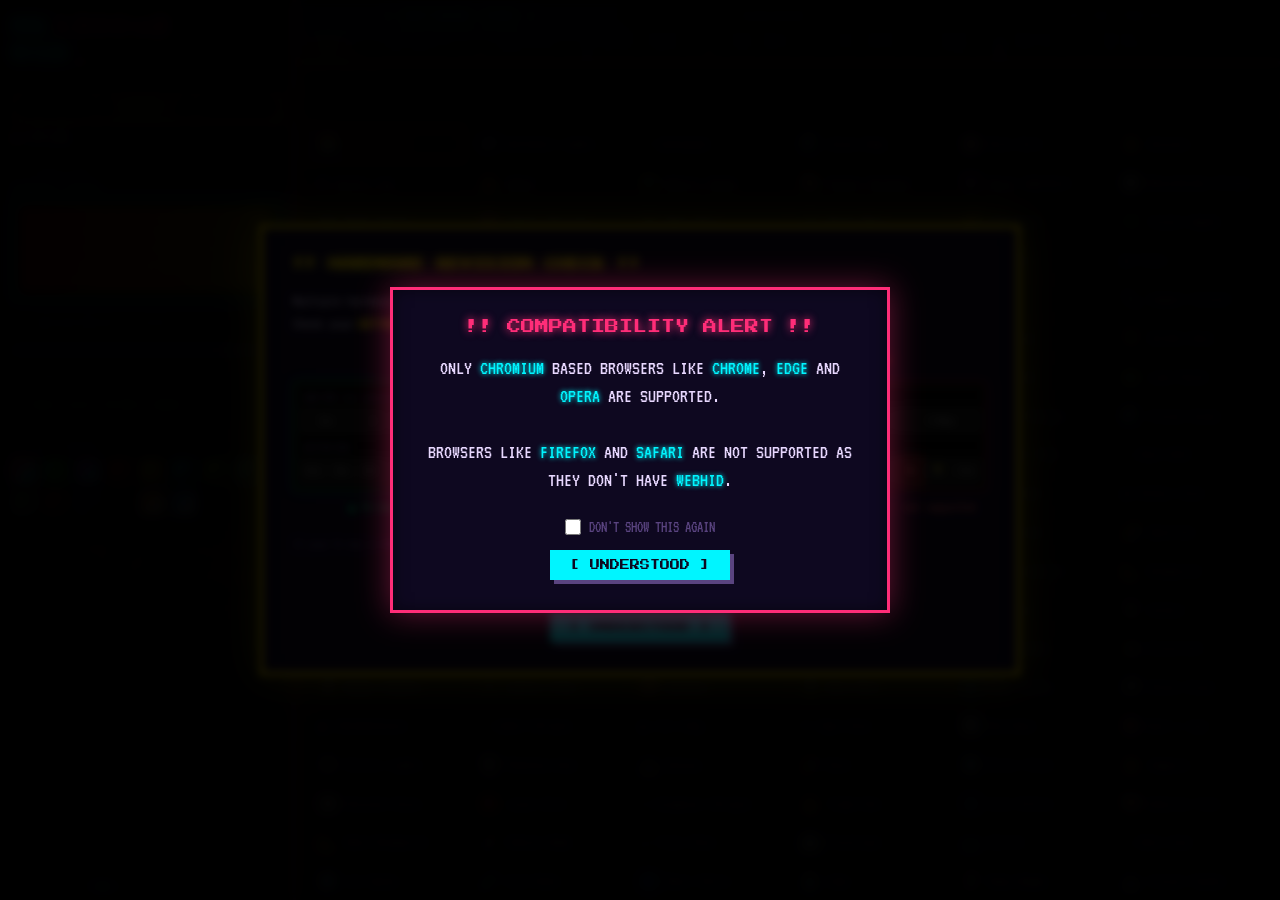
==== commit 80e04d3a: "Added Warning for unsupported HW revisions" ====
--- a/index.html
+++ b/index.html
@@ -180,8 +180,13 @@
           <div class="custom-toolbar-right">
             <div class="custom-actions">
               <button id="custom-fill" class="pixel-btn custom-action-btn" title="Fill all keys">[ FILL ALL ]</button>
+              <button id="custom-import" class="pixel-btn custom-action-btn" title="Import current Software Sync preset">[ IMPORT FROM SYNC ]</button>
               <button id="custom-clear" class="pixel-btn custom-action-btn" title="Clear all keys">[ CLEAR ]</button>
               <button id="custom-undo" class="pixel-btn custom-action-btn" title="Undo last change">[ UNDO ]</button>
+            </div>
+            <div class="custom-bright-wrap" style="margin: 8px 0; max-width: 220px;">
+              <div class="pixel-label" style="margin-bottom:6px;">// BOOST/DIM > <span id="custom-bright-val" class="accent">100</span>%</div>
+              <input type="range" id="custom-bright-slider" class="pixel-slider" min="0" max="400" value="100" step="25">
             </div>
             <div class="custom-push-row">
               <button id="custom-push" class="pixel-btn custom-push-btn">[ PUSH TO KEYBOARD ]</button>
@@ -189,6 +194,87 @@
                 <input type="checkbox" id="custom-autopush" checked>
                 <span class="vt">AUTO-PUSH</span>
               </label>
+            </div>
+          </div>
+        </div>
+
+        <!-- ── Preset Generator ── -->
+        <div class="gen-section">
+          <div class="gen-header" id="gen-toggle">
+            <span class="pixel-label" style="margin:0;cursor:pointer;">// 🎲 PRESET GENERATOR</span>
+            <span class="gen-arrow vt" id="gen-arrow">▶</span>
+          </div>
+          <div class="gen-body" id="gen-body" style="display:none;">
+            <div class="gen-row">
+              <div class="gen-group">
+                <div class="pixel-label" style="margin-bottom:4px">STYLE</div>
+                <select id="gen-style" class="pixel-select gen-select">
+                  <optgroup label="── Color Theory ──">
+                    <option value="gradient">🌈 Gradient Blend</option>
+                    <option value="analogous">🎨 Analogous Harmony</option>
+                    <option value="complementary">⚡ Complementary</option>
+                    <option value="triadic">🔺 Triadic</option>
+                    <option value="split">💎 Split-Complementary</option>
+                  </optgroup>
+                  <optgroup label="── Themes ──">
+                    <option value="sunset">🌅 Sunset</option>
+                    <option value="ocean">🌊 Deep Ocean</option>
+                    <option value="forest">🌿 Forest</option>
+                    <option value="ice">❄️ Frozen</option>
+                    <option value="lava">🌋 Lava Flow</option>
+                    <option value="heatmap">🔥 Heatmap</option>
+                    <option value="galaxy">🌌 Galaxy Nebula</option>
+                    <option value="aurora">🎇 Aurora Borealis</option>
+                    <option value="volcanic">🌋 Volcanic Cracks</option>
+                  </optgroup>
+                  <optgroup label="── Aesthetic ──">
+                    <option value="cyberpunk">⚡ Cyberpunk</option>
+                    <option value="neon">💜 Neon Glow</option>
+                    <option value="retrowave">🕹️ Retrowave</option>
+                    <option value="stealth">🖤 Stealth</option>
+                    <option value="pastel">🌸 Pastel Dream</option>
+                    <option value="candy">🍬 Candy Pop</option>
+                    <option value="monochrome">⬛ Monochrome</option>
+                    <option value="rgbwave">🌈 RGB Wave</option>
+                    <option value="matrixrain">💚 Matrix Rain</option>
+                  </optgroup>
+                  <optgroup label="── Special ──">
+                    <option value="starfield">✨ Starfield</option>
+                    <option value="zoneaccent">🎮 Zone Accent</option>
+                  </optgroup>
+                </select>
+              </div>
+              <div class="gen-group">
+                <div class="pixel-label" style="margin-bottom:4px">DIRECTION</div>
+                <select id="gen-direction" class="pixel-select gen-select">
+                  <optgroup label="── Linear ──">
+                    <option value="horizontal">→ Left to Right</option>
+                    <option value="horizontal-rev">← Right to Left</option>
+                    <option value="vertical">↓ Top to Bottom</option>
+                    <option value="vertical-rev">↑ Bottom to Top</option>
+                    <option value="diagonal">↗ Diagonal</option>
+                    <option value="diagonal-rev">↙ Diagonal Reverse</option>
+                  </optgroup>
+                  <optgroup label="── Radial ──">
+                    <option value="radial">◎ Center Out</option>
+                    <option value="radial-rev">◉ Edges In</option>
+                    <option value="corner-tl">◤ From Top-Left</option>
+                    <option value="corner-br">◢ From Bottom-Right</option>
+                  </optgroup>
+                  <optgroup label="── Pattern ──">
+                    <option value="wave">〰️ Sine Wave</option>
+                    <option value="rows">☰ Per Row</option>
+                    <option value="columns">║ Per Column</option>
+                    <option value="checker">▦ Checkerboard</option>
+                    <option value="random">🎲 Scatter</option>
+                  </optgroup>
+                </select>
+              </div>
+            </div>
+            <div class="gen-actions">
+              <button id="gen-generate" class="pixel-btn gen-btn">[ GENERATE ]</button>
+              <button id="gen-surprise" class="pixel-btn gen-btn gen-surprise-btn">[ ✨ SURPRISE ME ]</button>
+              <button id="gen-reroll" class="pixel-btn gen-btn">[ 🔄 REROLL ]</button>
             </div>
           </div>
         </div>
@@ -222,6 +308,97 @@
     MADE WITH <span style="color:var(--pink)">&lt;3</span> BY <span class="accent">YASH</span> [AKA KICKTROLL]
   </div>
 
+  <!-- HW Revision Check Modal -->
+  <div class="modal-overlay" id="hw-modal-overlay">
+    <div class="modal-content hw-modal-content">
+      <div class="modal-header">!! HARDWARE REVISION CHECK !!</div>
+      <div class="modal-body">
+        <div class="vt" style="font-size:15px;margin-bottom:14px;line-height:1.5;">
+          Multiple hardware revisions of this keyboard model exist.<br>
+          Check your <span style="color:var(--yellow);text-shadow:0 0 5px var(--yellow);">BOTTOM ROW</span> against the layouts below to confirm compatibility.
+        </div>
+
+        <div class="kb-compare">
+
+          <!-- ── Supported ── -->
+          <div class="kb-compare-item">
+            <div class="kb-compare-label good">✓ SUPPORTED</div>
+            <div class="kb-mini-wrap">
+              <div class="kb-mini">
+                <div class="km-row-label">NUM ROW (for reference)</div>
+                <div class="km-row">
+                  <div class="km-key" style="flex:1.25">Esc</div>
+                  <div class="km-key" style="flex:1">1</div>
+                  <div class="km-key" style="flex:1">2</div>
+                  <div class="km-key" style="flex:1">3</div>
+                  <div class="km-key" style="flex:1">…</div>
+                  <div class="km-key" style="flex:2">⌫ Bksp</div>
+                </div>
+                <div class="km-row-label" style="margin-top:2px;">BOTTOM ROW</div>
+                <div class="km-row">
+                  <div class="km-key" style="flex:1.25">Ctrl</div>
+                  <div class="km-key" style="flex:1.25">Win</div>
+                  <div class="km-key" style="flex:1.25">Alt</div>
+                  <div class="km-key km-space" style="flex:6.25">Space</div>
+                  <div class="km-key" style="flex:1.25">Alt</div>
+                  <div class="km-key" style="flex:1">☰</div>
+                  <div class="km-key" style="flex:1.25">Ctrl</div>
+                  <div class="km-key km-fn-good" style="flex:1.5">Fn</div>
+                </div>
+              </div>
+              <div class="kb-fn-arrow good">▲ Fn key is in the BOTTOM-RIGHT corner</div>
+            </div>
+          </div>
+
+          <div class="kb-compare-divider">VS</div>
+
+          <!-- ── Not Supported ── -->
+          <div class="kb-compare-item">
+            <div class="kb-compare-label bad">✗ NOT SUPPORTED</div>
+            <div class="kb-mini-wrap">
+              <div class="kb-mini">
+                <div class="km-row-label">NUM ROW (for reference)</div>
+                <div class="km-row">
+                  <div class="km-key" style="flex:1.25">Esc</div>
+                  <div class="km-key" style="flex:1">1</div>
+                  <div class="km-key" style="flex:1">2</div>
+                  <div class="km-key" style="flex:1">3</div>
+                  <div class="km-key" style="flex:1">…</div>
+                  <div class="km-key" style="flex:2">⌫ Bksp</div>
+                </div>
+                <div class="km-row-label" style="margin-top:2px;">BOTTOM ROW</div>
+                <div class="km-row">
+                  <div class="km-key" style="flex:1.25">Ctrl</div>
+                  <div class="km-key" style="flex:1.25">Win</div>
+                  <div class="km-key" style="flex:1.25">Alt</div>
+                  <div class="km-key km-space" style="flex:6.25">Space</div>
+                  <div class="km-key" style="flex:1.25">Alt</div>
+                  <div class="km-key km-fn-bad" style="flex:1.25">Fn</div>
+                  <div class="km-key" style="flex:1.25">💡</div>
+                  <div class="km-key" style="flex:1.25">Ctrl</div>
+                </div>
+              </div>
+              <div class="kb-fn-arrow bad">▲ Fn is before 💡, left of RIGHT CTRL — not supported</div>
+            </div>
+          </div>
+
+        </div><!-- /.kb-compare -->
+
+        <div class="vt" style="font-size:13px;color:var(--dim);line-height:1.6;margin-top:4px;">
+          If your Fn key is NOT in the bottom-right corner, RGB commands may not work correctly with your revision.
+        </div>
+      </div><!-- /.modal-body -->
+
+      <div class="modal-footer">
+        <label class="modal-checkbox-label">
+          <input type="checkbox" id="hw-modal-dont-show">
+          <span class="vt">DON'T SHOW THIS AGAIN</span>
+        </label>
+        <button class="modal-close-btn" id="hw-modal-close-btn">[ UNDERSTOOD ]</button>
+      </div>
+    </div>
+  </div>
+
   <!-- Browser Support Modal -->
   <div class="modal-overlay" id="browser-modal-overlay">
     <div class="modal-content">
--- a/style.css
+++ b/style.css
@@ -653,6 +653,69 @@
   text-shadow: 0 0 6px rgba(0,255,136,0.5);
 }
 
+/* ── Preset Generator ── */
+.gen-section {
+  border-top: 2px solid rgba(0,245,255,0.15);
+  border-bottom: 2px solid rgba(0,245,255,0.15);
+  background: var(--bg2);
+}
+.gen-header {
+  display: flex;
+  align-items: center;
+  justify-content: space-between;
+  padding: 10px 20px;
+  cursor: pointer;
+  user-select: none;
+  transition: background 0.15s;
+}
+.gen-header:hover {
+  background: rgba(0,245,255,0.05);
+}
+.gen-arrow {
+  font-size: 14px;
+  color: var(--cyan);
+  transition: transform 0.2s;
+}
+.gen-arrow.open {
+  transform: rotate(90deg);
+}
+.gen-body {
+  padding: 0 20px 16px;
+}
+.gen-row {
+  display: flex;
+  gap: 12px;
+  flex-wrap: wrap;
+  margin-bottom: 12px;
+}
+.gen-group {
+  flex: 1;
+  min-width: 140px;
+}
+.gen-select {
+  font-size: 14px !important;
+  padding: 6px 8px !important;
+}
+.gen-actions {
+  display: flex;
+  gap: 8px;
+  flex-wrap: wrap;
+}
+.gen-btn {
+  font-size: 8px !important;
+  padding: 8px 14px !important;
+  width: auto !important;
+}
+.gen-surprise-btn {
+  border-color: var(--cyan) !important;
+  color: var(--cyan) !important;
+  box-shadow: 3px 3px 0 rgba(0,245,255,0.3) !important;
+}
+.gen-surprise-btn:hover {
+  background: rgba(0,245,255,0.1) !important;
+  box-shadow: 4px 4px 0 rgba(0,245,255,0.5), 0 0 12px rgba(0,245,255,0.3) !important;
+}
+
 /* ── Custom Keyboard ── */
 .custom-keyboard-wrap {
   padding: 12px 0;
@@ -880,3 +943,144 @@
   text-shadow: 0 0 5px var(--cyan);
 }
 
+/* ── HW Revision Modal ─────────────────────────────────────────────────────── */
+.hw-modal-content {
+  max-width: 760px !important;
+  width: 96% !important;
+  border-color: var(--yellow) !important;
+  box-shadow: 0 0 40px rgba(255,225,0,0.3), inset 0 0 15px rgba(0,0,0,0.5) !important;
+  text-align: left !important;
+}
+.hw-modal-content .modal-header {
+  color: var(--yellow) !important;
+  text-shadow: 0 0 8px var(--yellow) !important;
+  font-size: 12px !important;
+}
+.hw-modal-content .modal-body {
+  font-size: 16px;
+}
+
+/* ── Side-by-side comparison ── */
+.kb-compare {
+  display: flex;
+  align-items: flex-start;
+  gap: 0;
+  margin: 16px 0;
+}
+.kb-compare-item {
+  flex: 1;
+  display: flex;
+  flex-direction: column;
+  gap: 8px;
+}
+.kb-compare-divider {
+  flex: 0 0 auto;
+  display: flex;
+  align-items: center;
+  justify-content: center;
+  padding: 0 14px;
+  font-family: 'Press Start 2P', monospace;
+  font-size: 11px;
+  color: var(--dim);
+  padding-top: 40px;
+}
+.kb-compare-label {
+  font-family: 'Press Start 2P', monospace;
+  font-size: 8px;
+  letter-spacing: 1px;
+  padding: 5px 0;
+  text-align: center;
+}
+.kb-compare-label.good {
+  color: var(--green);
+  text-shadow: 0 0 8px var(--green);
+}
+.kb-compare-label.bad {
+  color: #ff4444;
+  text-shadow: 0 0 8px #ff4444;
+}
+
+/* ── Mini keyboard ── */
+.kb-mini-wrap {
+  display: flex;
+  flex-direction: column;
+  gap: 6px;
+}
+.kb-mini {
+  background: #060606;
+  border: 2px solid rgba(255,255,255,0.1);
+  padding: 5px;
+  display: flex;
+  flex-direction: column;
+  gap: 3px;
+}
+.kb-compare-item:first-child .kb-mini {
+  border-color: rgba(0,255,136,0.35);
+  box-shadow: 0 0 14px rgba(0,255,136,0.12);
+}
+.kb-compare-item:last-child .kb-mini {
+  border-color: rgba(255,68,68,0.35);
+  box-shadow: 0 0 14px rgba(255,68,68,0.12);
+}
+.km-row {
+  display: flex;
+  gap: 2px;
+}
+.km-key {
+  flex: 1;
+  font-family: 'VT323', monospace;
+  font-size: 11px;
+  padding: 5px 2px;
+  text-align: center;
+  background: #181818;
+  border: 1px solid rgba(255,255,255,0.12);
+  color: rgba(255,255,255,0.45);
+  white-space: nowrap;
+  overflow: hidden;
+  text-overflow: ellipsis;
+  line-height: 1.2;
+  min-width: 0;
+}
+.km-space {
+  color: rgba(255,255,255,0.2);
+  font-size: 10px;
+}
+
+/* Highlighted Fn keys */
+.km-fn-good {
+  background: rgba(0,255,136,0.18) !important;
+  border-color: var(--green) !important;
+  color: var(--green) !important;
+  text-shadow: 0 0 6px var(--green);
+  box-shadow: 0 0 10px rgba(0,255,136,0.4), inset 0 0 6px rgba(0,255,136,0.1);
+  font-weight: bold;
+}
+.km-fn-bad {
+  background: rgba(255,68,68,0.18) !important;
+  border-color: #ff4444 !important;
+  color: #ff6666 !important;
+  text-shadow: 0 0 6px #ff4444;
+  box-shadow: 0 0 10px rgba(255,68,68,0.4), inset 0 0 6px rgba(255,68,68,0.1);
+  font-weight: bold;
+}
+
+/* Arrow labels beneath keyboards */
+.kb-fn-arrow {
+  font-family: 'VT323', monospace;
+  font-size: 13px;
+  text-align: center;
+  letter-spacing: 0.5px;
+  padding: 2px 0;
+}
+.kb-fn-arrow.good { color: var(--green); }
+.kb-fn-arrow.bad  { color: #ff6666; }
+
+/* Row label above rows */
+.km-row-label {
+  font-family: 'VT323', monospace;
+  font-size: 11px;
+  color: var(--dim);
+  padding: 2px 4px 0;
+  letter-spacing: 0.5px;
+}
+
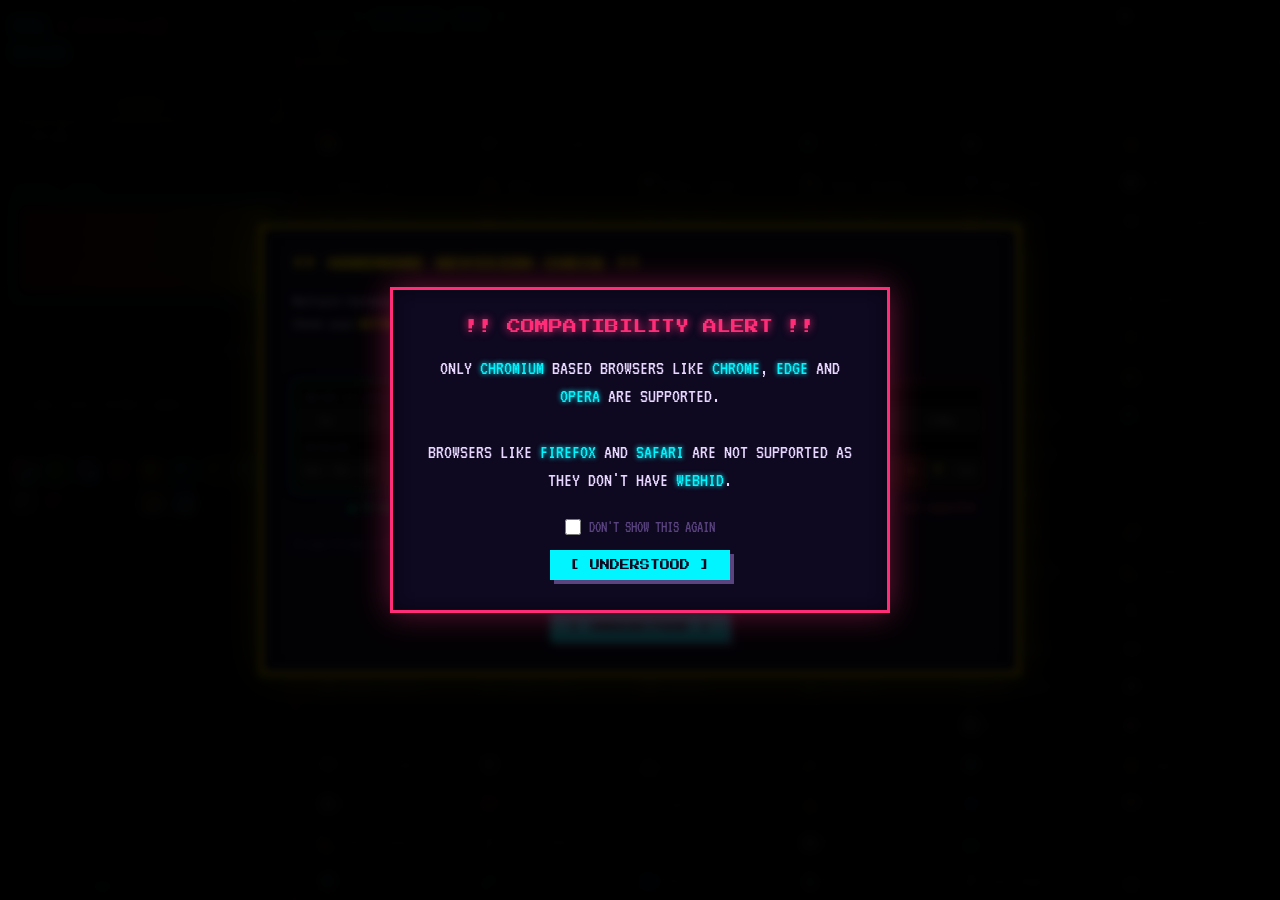
==== commit 84302e76: "Add files via upload" ====
--- a/index.html
+++ b/index.html
@@ -83,6 +83,12 @@
         <button id="tab-software" class="pixel-tab active">[ SOFTWARE SYNC ]</button>
         <button id="tab-hardware" class="pixel-tab">[ HARDWARE FX ]</button>
         <button id="tab-custom" class="pixel-tab">[ CUSTOM PRESET ]</button>
+        <div class="tab-toggle-wrap">
+          <label class="custom-toggle-label">
+            <input type="checkbox" id="userlight-toggle">
+            <span>REV 2.0 (MODE 20)</span>
+          </label>
+        </div>
       </div>
 
       <div id="software-panel" class="panel active">
@@ -117,7 +123,7 @@
               <option value="13">13: TrigSingle</option>
               <option value="14">14: Soduko</option>
               <option value="15">15: Tide</option>
-              <option value="16">16: UserLight</option>
+              <option value="16" id="hw-mode-userlight">16: UserLight</option>
 
             </select>
           </div>
--- a/style.css
+++ b/style.css
@@ -521,6 +521,37 @@
   margin-bottom: -2px;
   text-shadow: 0 0 6px var(--cyan);
 }
+.tab-toggle-wrap {
+  display: flex;
+  align-items: center;
+  padding: 0 16px;
+  border-left: 2px solid var(--dim);
+  background: var(--bg2);
+  flex-shrink: 0;
+}
+.tab-toggle-wrap label {
+  display: flex;
+  align-items: center;
+  gap: 6px;
+  font-family: 'Press Start 2P', monospace;
+  font-size: 7px;
+  color: var(--dim);
+  cursor: pointer;
+  user-select: none;
+  letter-spacing: 0.5px;
+}
+.tab-toggle-wrap input[type="checkbox"] {
+  accent-color: var(--cyan);
+  cursor: pointer;
+  margin: 0;
+  width: 12px;
+  height: 12px;
+}
+.tab-toggle-wrap input[type="checkbox"]:checked + span {
+  color: var(--cyan);
+  text-shadow: 0 0 6px var(--cyan);
+}
+
 
 .panel {
   display: none;
